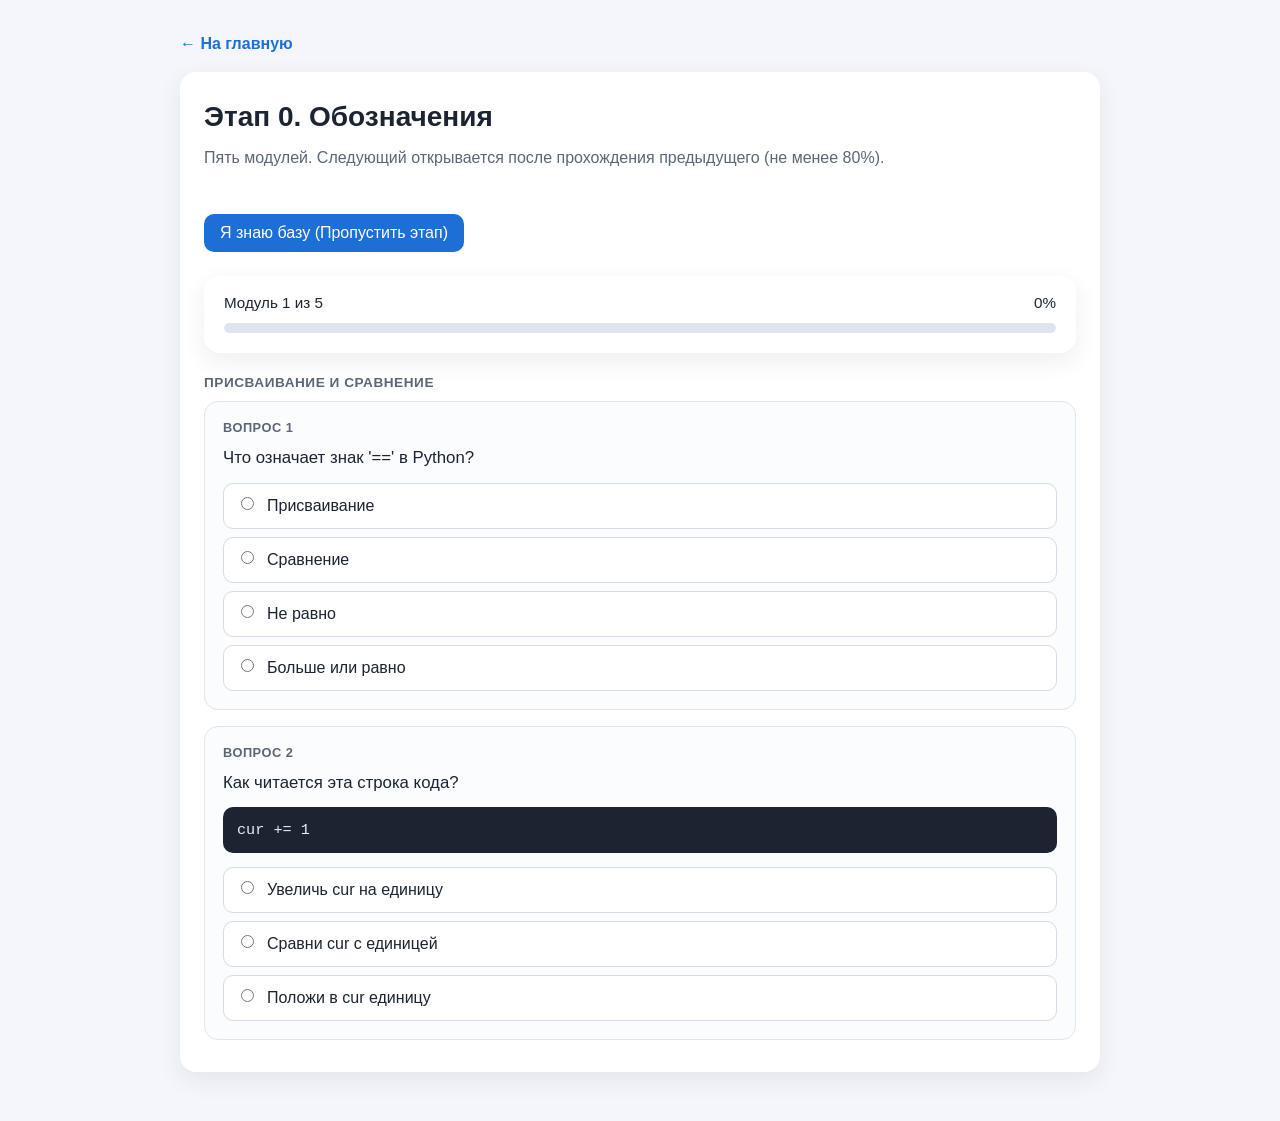
==== stage0.html @ 192f65c5 "Добавлен этап 0 «Обозначения» и тест на пропуск этапа Этап 0: 5 модулей (49 вопросов) и Placement Te" ====
<!DOCTYPE html>
<html lang="ru">
<head>
  <meta charset="UTF-8">
  <meta name="viewport" content="width=device-width, initial-scale=1.0">
  <title>Этап 0 — Обозначения</title>
  <link rel="stylesheet" href="css/style.css">
  <link rel="stylesheet" href="css/stage.css">
</head>
<body>
  <main class="page">
    <a class="back-link" href="index.html">← На главную</a>
    <article class="stage-page">
      <h1>Этап 0. Обозначения</h1>
      <p class="lead">Пять модулей. Следующий открывается после прохождения предыдущего (не менее 80%).</p>
      <div class="skip-actions">
        <button type="button" class="btn" id="open-placement">Я знаю базу (Пропустить этап)</button>
      </div>
      <section class="quiz-progress progress-panel" aria-label="Прогресс модулей">
        <div class="progress-meta">
          <span id="module-label">Модуль 1 из 5</span>
          <span id="answered-percent">0%</span>
        </div>
        <div class="progress-bar" role="progressbar" aria-valuemin="0" aria-valuemax="100" aria-valuenow="0" id="answered-bar">
          <div class="progress-bar-fill" id="answered-bar-fill" style="width:0%"></div>
        </div>
      </section>
      <h2 class="anim-heading" id="module-title">Загрузка…</h2>
      <div id="questions" class="questions"></div>
      <div id="module-actions" class="quiz-actions"></div>
      <p id="module-status" class="quiz-status" hidden></p>
    </article>
  </main>
  <div class="modal-overlay" id="placement-modal" hidden>
    <div class="modal" role="dialog" aria-modal="true" aria-labelledby="placement-title">
      <div class="modal-head">
        <h2 class="modal-title" id="placement-title">Проверка базы</h2>
        <button type="button" class="modal-close" id="close-placement" aria-label="Закрыть">×</button>
      </div>
      <p class="modal-intro">Ответьте на 10 вопросов. Чтобы пропустить этап, нужно не менее 90% правильных ответов.</p>
      <div class="questions" id="placement-questions"></div>
      <div class="quiz-actions" id="placement-actions">
        <button type="button" class="btn" id="check-placement">Проверить</button>
      </div>
      <p class="quiz-status" id="placement-status" hidden></p>
    </div>
  </div>
  <script src="js/app.js"></script>
  <script src="js/stage0.js"></script>
</body>
</html>
---- css/style.css ----
:root {
  --bg: #f4f6fb;
  --card: #ffffff;
  --text: #1b2430;
  --muted: #5b6775;
  --completed: #1f9d55;
  --completed-bg: #e7f8ee;
  --available: #1d6fd8;
  --available-bg: #e8f1fc;
  --locked: #8a93a0;
  --locked-bg: #eceef1;
  --shadow: 0 8px 24px rgba(27, 36, 48, 0.08);
}

* {
  box-sizing: border-box;
}

[hidden] {
  display: none !important;
}

body {
  margin: 0;
  font-family: "Segoe UI", Tahoma, Geneva, Verdana, sans-serif;
  background: var(--bg);
  color: var(--text);
  line-height: 1.5;
}

.page {
  max-width: 960px;
  margin: 0 auto;
  padding: 32px 20px 48px;
}

h1 {
  margin: 0 0 8px;
  font-size: 1.75rem;
}

.lead {
  margin: 0 0 24px;
  color: var(--muted);
}

.progress-panel {
  background: var(--card);
  border-radius: 16px;
  padding: 16px 20px 20px;
  box-shadow: var(--shadow);
  margin-bottom: 28px;
}

.progress-meta {
  display: flex;
  justify-content: space-between;
  gap: 12px;
  margin-bottom: 10px;
  font-size: 0.95rem;
}

.progress-bar {
  height: 10px;
  background: #dfe5ee;
  border-radius: 999px;
  overflow: hidden;
}

.progress-bar-fill {
  height: 100%;
  background: var(--completed);
  border-radius: inherit;
}

.stages-grid {
  display: grid;
  grid-template-columns: repeat(3, 1fr);
  gap: 16px;
}

@media (max-width: 720px) {
  .stages-grid {
    grid-template-columns: repeat(2, 1fr);
  }
}

@media (max-width: 480px) {
  .stages-grid {
    grid-template-columns: 1fr;
  }
}

.stage-card {
  display: flex;
  flex-direction: column;
  gap: 8px;
  min-height: 150px;
  padding: 18px;
  border-radius: 16px;
  background: var(--card);
  box-shadow: var(--shadow);
  text-decoration: none;
  color: inherit;
  border: 2px solid transparent;
}

.stage-card h2 {
  margin: 0;
  font-size: 1.15rem;
  flex: 1;
}

.stage-number,
.stage-status {
  font-size: 0.85rem;
  font-weight: 600;
  text-transform: uppercase;
  letter-spacing: 0.03em;
}

.stage-card.status-completed {
  border-color: var(--completed);
  background: var(--completed-bg);
}

.stage-card.status-completed .stage-status,
.stage-card.status-completed .stage-number {
  color: var(--completed);
}

.stage-card.status-available {
  border-color: var(--available);
  background: var(--available-bg);
}

.stage-card.status-available .stage-status,
.stage-card.status-available .stage-number {
  color: var(--available);
}

.stage-card.status-locked {
  border-color: var(--locked);
  background: var(--locked-bg);
  color: var(--locked);
  cursor: not-allowed;
  opacity: 0.9;
}

.stage-card.status-locked .stage-status,
.stage-card.status-locked .stage-number {
  color: var(--locked);
}

.back-link {
  display: inline-block;
  margin-bottom: 16px;
  color: var(--available);
  text-decoration: none;
  font-weight: 600;
}

.back-link:hover {
  text-decoration: underline;
}

.stage-page {
  background: var(--card);
  border-radius: 16px;
  padding: 24px;
  box-shadow: var(--shadow);
}

.btn {
  display: inline-block;
  margin-top: 20px;
  padding: 10px 16px;
  border: 0;
  border-radius: 10px;
  background: var(--available);
  color: #fff;
  font-size: 1rem;
  cursor: pointer;
}

.btn:hover {
  filter: brightness(0.95);
}

.dev-banner {
  margin-bottom: 20px;
  padding: 12px 16px;
  border: 2px solid #c0392b;
  border-radius: 10px;
  background: #c0392b;
  color: #fff;
  font-weight: 700;
  letter-spacing: 0.02em;
}

.home-footer {
  margin-top: 32px;
  padding-top: 16px;
  border-top: 1px solid #e3e8f0;
  text-align: right;
}

.btn-reset {
  padding: 8px 14px;
  border: 1px solid #d5dce6;
  border-radius: 10px;
  background: transparent;
  color: var(--muted);
  font-size: 0.9rem;
  cursor: pointer;
}

.btn-reset:hover {
  border-color: #d64545;
  color: #d64545;
  background: #fdecec;
}
---- css/stage.css ----
.quiz-progress {
  margin: 0 0 20px;
}

.quiz-progress .progress-meta {
  margin-bottom: 8px;
}

.questions {
  display: flex;
  flex-direction: column;
  gap: 16px;
}

.question-card {
  border: 1px solid #dfe5ee;
  border-radius: 14px;
  padding: 16px 18px 18px;
  background: #fbfcfe;
}

.question-card.is-answered {
  border-color: #b9d3f5;
  background: #f3f8ff;
}

.question-meta {
  margin: 0 0 8px;
  font-size: 0.8rem;
  font-weight: 700;
  letter-spacing: 0.04em;
  text-transform: uppercase;
  color: var(--muted);
}

.question-prompt {
  margin: 0 0 12px;
  font-size: 1.05rem;
}

.code-block {
  margin: 0 0 14px;
  padding: 12px 14px;
  border-radius: 10px;
  background: #1b2430;
  color: #e8eef7;
  overflow-x: auto;
  font-family: Consolas, "Courier New", monospace;
  font-size: 0.95rem;
  line-height: 1.45;
}

.options {
  display: flex;
  flex-direction: column;
  gap: 8px;
}

.option {
  display: flex;
  align-items: flex-start;
  gap: 10px;
  margin: 0;
  padding: 10px 12px;
  border: 1px solid #d5dce6;
  border-radius: 10px;
  background: #fff;
  cursor: pointer;
}

.option:hover {
  border-color: var(--available);
}

.option input {
  margin-top: 3px;
}

.option.is-selected {
  border-color: var(--available);
  background: var(--available-bg);
}

.option.is-correct {
  border-color: var(--completed);
  background: var(--completed-bg);
}

.option.is-incorrect {
  border-color: #d64545;
  background: #fdecec;
}

.question-card.is-correct {
  border-color: var(--completed);
}

.question-card.is-incorrect {
  border-color: #e0a3a3;
}

.question-card.is-locked {
  background: #fdfdff;
}

.question-card.is-locked .option,
.question-card.is-locked select {
  cursor: default;
}

.question-card.is-locked .option:not(.is-correct):not(.is-incorrect) {
  opacity: 0.65;
}

.matching {
  display: grid;
  grid-template-columns: minmax(140px, 0.9fr) minmax(180px, 1.2fr);
  gap: 10px 12px;
  align-items: center;
}

.matching-left {
  padding: 10px 12px;
  border-radius: 10px;
  background: #eef3f9;
  font-family: Consolas, "Courier New", monospace;
  font-weight: 600;
}

.matching select {
  width: 100%;
  padding: 10px 12px;
  border: 1px solid #d5dce6;
  border-radius: 10px;
  background: #fff;
  font: inherit;
}

.matching select.is-filled {
  border-color: var(--available);
  background: var(--available-bg);
}

.matching select.is-correct {
  border-color: var(--completed);
  background: var(--completed-bg);
}

.matching select.is-incorrect {
  border-color: #d64545;
  background: #fdecec;
}

.question-feedback {
  margin: 14px 0 0;
  padding: 12px 14px 12px 40px;
  border-radius: 12px;
  border-left: 4px solid var(--available);
  background: var(--available-bg);
  position: relative;
}

.question-feedback::before {
  content: "💬";
  position: absolute;
  left: 12px;
  top: 11px;
  font-size: 1rem;
}

.question-feedback.is-correct {
  border-left-color: var(--completed);
  background: var(--completed-bg);
}

.question-feedback.is-correct::before {
  content: "✅";
}

.question-feedback.is-incorrect {
  border-left-color: #d64545;
  background: #fdecec;
}

.question-feedback.is-incorrect::before {
  content: "🤔";
}

.feedback-title {
  margin: 0 0 4px;
  font-weight: 700;
}

.question-feedback.is-correct .feedback-title {
  color: var(--completed);
}

.question-feedback.is-incorrect .feedback-title {
  color: #b53434;
}

.feedback-text {
  margin: 0;
  color: var(--text);
}

.quiz-actions {
  display: flex;
  flex-wrap: wrap;
  gap: 12px;
  margin-top: 8px;
}

.quiz-status {
  margin: 16px 0 0;
  padding: 12px 14px;
  border-radius: 10px;
  font-weight: 600;
}

.quiz-status.is-pass {
  background: var(--completed-bg);
  color: var(--completed);
}

.quiz-status.is-fail {
  background: #fdecec;
  color: #c0392b;
}

.quiz-status.is-error {
  background: #fff4e5;
  color: #9a6700;
}

.btn-secondary {
  background: var(--locked);
  margin-left: 8px;
}

/* ---- Этап 0. Обозначения ---- */

.skip-actions {
  margin: 16px 0 24px;
}

.modal-overlay {
  position: fixed;
  inset: 0;
  z-index: 100;
  display: flex;
  align-items: flex-start;
  justify-content: center;
  padding: 24px 16px;
  background: rgba(15, 23, 32, 0.55);
  overflow-y: auto;
}

.modal {
  width: 100%;
  max-width: 720px;
  margin: auto;
  padding: 22px;
  border-radius: 16px;
  background: #fff;
  box-shadow: 0 18px 50px rgba(15, 23, 32, 0.3);
}

.modal-head {
  display: flex;
  align-items: flex-start;
  justify-content: space-between;
  gap: 12px;
}

.modal-title {
  margin: 0;
  font-size: 1.3rem;
}

.modal-close {
  border: none;
  background: transparent;
  font-size: 1.6rem;
  line-height: 1;
  cursor: pointer;
  color: var(--muted);
}

.modal-close:hover {
  color: var(--text);
}

.modal-intro {
  margin: 8px 0 18px;
  color: var(--muted);
}

/* ---- Этап 2. Анимация ---- */

.anim-title {
  margin: 0 0 4px;
  font-size: 1.2rem;
}

.anim-layout {
  display: grid;
  grid-template-columns: minmax(0, 1.35fr) minmax(0, 1fr);
  gap: 20px;
  align-items: start;
}

.anim-heading {
  margin: 0 0 8px;
  font-size: 0.85rem;
  font-weight: 700;
  letter-spacing: 0.04em;
  text-transform: uppercase;
  color: var(--muted);
}

.anim-code {
  counter-reset: line;
  list-style: none;
  margin: 0;
  padding: 12px 0;
  border-radius: 12px;
  background: #1b2430;
  overflow-x: auto;
}

.code-line {
  counter-increment: line;
  display: flex;
  gap: 12px;
  padding: 1px 14px 1px 0;
  font-family: Consolas, "Courier New", monospace;
  font-size: 0.92rem;
  line-height: 1.55;
  color: #e8eef7;
  white-space: pre;
}

.code-line::before {
  content: counter(line);
  flex: 0 0 auto;
  width: 34px;
  padding-right: 10px;
  text-align: right;
  color: #64748b;
  user-select: none;
}

.code-line .line-text {
  flex: 1 1 auto;
}

.code-line.is-active {
  background: #fff3bf;
  color: #1b2430;
  border-left: 3px solid #e0a800;
}

.code-line.is-active::before {
  color: #8a6d00;
}

.anim-side {
  display: flex;
  flex-direction: column;
  gap: 20px;
}

.vars-table {
  width: 100%;
  border-collapse: collapse;
  font-size: 0.95rem;
}

.vars-table th,
.vars-table td {
  padding: 8px 10px;
  border: 1px solid #dfe5ee;
  text-align: left;
}

.vars-table th {
  background: #eef3f9;
  font-size: 0.8rem;
  text-transform: uppercase;
  letter-spacing: 0.03em;
  color: var(--muted);
}

.vars-table .var-name {
  font-family: Consolas, "Courier New", monospace;
  font-weight: 600;
  color: var(--available);
}

.vars-table .var-value {
  font-family: Consolas, "Courier New", monospace;
}

.anim-explanation-box {
  border-left: 4px solid var(--available);
  background: var(--available-bg);
  border-radius: 12px;
  padding: 12px 14px;
}

.anim-explanation-box .anim-heading {
  color: var(--available);
}

.anim-explanation {
  margin: 0;
}

.anim-actions {
  margin-top: 20px;
  display: flex;
  flex-wrap: wrap;
  gap: 10px;
}

.anim-actions .btn {
  margin-top: 0;
}

.anim-actions .btn:disabled {
  background: var(--locked-bg);
  color: var(--locked);
  cursor: not-allowed;
}

/* ---- Этап 3. Сборщик ---- */

.task-title {
  margin: 0 0 4px;
  font-size: 1.2rem;
}

.builder-help {
  margin: 0 0 16px;
  color: var(--muted);
  font-size: 0.95rem;
}

.sortable-list {
  list-style: none;
  margin: 0;
  padding: 0;
  display: flex;
  flex-direction: column;
  gap: 10px;
}

.sortable-list .block-item {
  margin: 0;
  padding: 12px 14px;
  border: 1px solid #d5dce6;
  border-radius: 12px;
  background: #fff;
  box-shadow: 0 2px 8px rgba(27, 36, 48, 0.06);
  cursor: grab;
}

.sortable-list .block-item:active {
  cursor: grabbing;
}

.sortable-list .block-item pre {
  margin: 0;
  overflow-x: auto;
  font-family: Consolas, "Courier New", monospace;
  font-size: 0.92rem;
  line-height: 1.45;
  white-space: pre;
}

.sortable-list .block-item code {
  font-family: inherit;
}

.sortable-list .block-item.correct {
  border-color: var(--completed);
  background: var(--completed-bg);
}

.sortable-list .block-item.wrong {
  border-color: #d64545;
  background: #fdecec;
}

.block-ghost {
  opacity: 0.45;
}

.block-chosen {
  box-shadow: 0 6px 18px rgba(29, 111, 216, 0.35);
}

.builder-actions {
  margin-top: 20px;
  display: flex;
  flex-wrap: wrap;
  gap: 10px;
}

.builder-actions .btn {
  margin-top: 0;
}

.builder-message {
  margin: 16px 0 0;
  padding: 12px 14px;
  border-radius: 10px;
  font-weight: 600;
}

.builder-message.is-ok {
  background: var(--completed-bg);
  color: var(--completed);
}

.builder-message.is-hint {
  background: var(--available-bg);
  color: var(--available);
}

/* ---- Этап 4. Отладчик ---- */

.field-label {
  display: block;
  margin: 0 0 6px;
  font-size: 0.85rem;
  font-weight: 700;
  letter-spacing: 0.04em;
  text-transform: uppercase;
  color: var(--muted);
}

#editor {
  width: 100%;
}

.CodeMirror {
  height: 300px;
  border: 1px solid #d5dce6;
  border-radius: 12px;
  font-family: Consolas, "Courier New", monospace;
  font-size: 0.92rem;
  line-height: 1.5;
}

.CodeMirror-focused {
  border-color: var(--available);
}

.editor-actions {
  margin: 16px 0 24px;
}

.editor-actions .btn {
  margin-top: 0;
}

.output-area {
  margin: 0 0 24px;
  padding: 12px 14px;
  border-radius: 12px;
  background: #1b2430;
  color: #e8eef7;
  overflow-x: auto;
  white-space: pre-wrap;
  word-break: break-word;
  font-family: Consolas, "Courier New", monospace;
  font-size: 0.92rem;
  line-height: 1.45;
  min-height: 60px;
}

.output-area.is-ok {
  background: var(--completed-bg);
  color: var(--completed);
  border: 1px solid var(--completed);
}

.output-area.is-fail {
  background: #fdecec;
  color: #b53434;
  border: 1px solid #d64545;
}

.output-area.is-error {
  background: #fdecec;
  color: #b53434;
  border: 1px solid #d64545;
}

.hint-actions {
  display: flex;
  flex-wrap: wrap;
  gap: 10px;
}

.hint-actions .btn {
  margin-top: 0;
  margin-left: 0;
}

.hint-area {
  margin: 16px 0 0;
  padding: 12px 14px;
  border-left: 4px solid var(--available);
  border-radius: 10px;
  background: var(--available-bg);
  color: var(--text);
}

/* ---- Этап 5. Самостоятельное написание ---- */

.reflection-block {
  margin: 24px 0 0;
  padding: 20px;
  border: 1px solid #dfe5ee;
  border-radius: 16px;
  background: var(--card);
  box-shadow: var(--shadow);
}

.reflection-title {
  margin: 0 0 4px;
  font-size: 1.2rem;
}

.reflection-intro {
  margin: 0 0 16px;
  color: var(--muted);
}

.reflection-questions {
  display: flex;
  flex-direction: column;
  gap: 14px;
}

.reflection-question {
  display: block;
  margin: 0 0 6px;
  font-weight: 600;
}

.reflection-input {
  width: 100%;
  padding: 10px 12px;
  border: 1px solid #d5dce6;
  border-radius: 10px;
  background: #fff;
  font: inherit;
  resize: vertical;
}

.reflection-input:focus {
  outline: none;
  border-color: var(--available);
}

.reflection-block .btn {
  margin-top: 18px;
}

@media (max-width: 720px) {
  .anim-layout {
    grid-template-columns: 1fr;
  }
}

@media (max-width: 640px) {
  .matching {
    grid-template-columns: 1fr;
  }
}
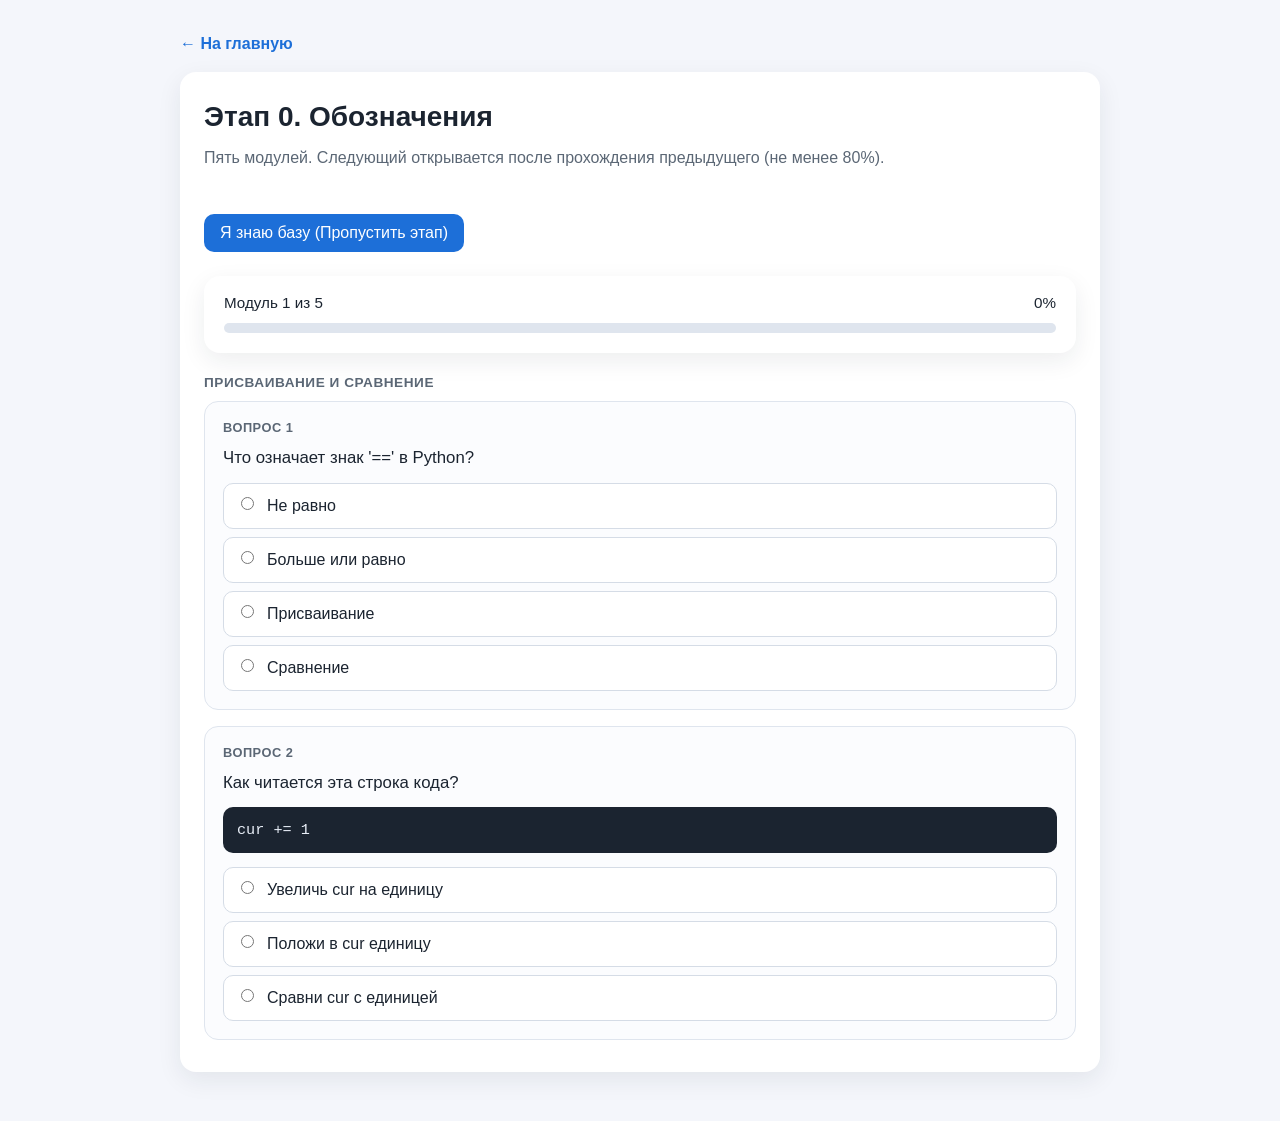
==== commit ee60c18a: "Сохранение прогресса, диагностика и починка этапов 1-5 - Хранилище прогресса v2: ответы, результаты," ====
--- a/stage0.html
+++ b/stage0.html
@@ -3,6 +3,7 @@
 <head>
   <meta charset="UTF-8">
   <meta name="viewport" content="width=device-width, initial-scale=1.0">
+  <link rel="icon" href="favicon.svg" type="image/svg+xml">
   <title>Этап 0 — Обозначения</title>
   <link rel="stylesheet" href="css/style.css">
   <link rel="stylesheet" href="css/stage.css">
@@ -45,7 +46,9 @@
       <p class="quiz-status" id="placement-status" hidden></p>
     </div>
   </div>
+  <script src="js/storage.js"></script>
   <script src="js/app.js"></script>
+  <script src="js/shared.js"></script>
   <script src="js/stage0.js"></script>
 </body>
 </html>
--- a/css/style.css
+++ b/css/style.css
@@ -73,6 +73,71 @@
   border-radius: inherit;
 }
 
+.diagnostics-panel {
+  background: var(--card);
+  border-radius: 16px;
+  padding: 16px 20px 20px;
+  box-shadow: var(--shadow);
+  margin-bottom: 28px;
+}
+
+.diagnostics-panel h2 {
+  margin: 0 0 12px;
+  font-size: 1.1rem;
+}
+
+.diagnostics-list {
+  margin: 0;
+  padding: 0;
+  list-style: none;
+  display: flex;
+  flex-direction: column;
+  gap: 8px;
+}
+
+.diagnostics-row {
+  display: flex;
+  justify-content: space-between;
+  align-items: baseline;
+  gap: 12px;
+  font-size: 0.95rem;
+}
+
+.diagnostics-label {
+  font-weight: 600;
+}
+
+.diagnostics-meta {
+  color: var(--muted);
+  text-align: right;
+}
+
+.diagnostics-subtitle {
+  margin: 16px 0 8px;
+  font-size: 0.85rem;
+  font-weight: 600;
+  text-transform: uppercase;
+  letter-spacing: 0.03em;
+  color: var(--muted);
+}
+
+.diagnostics-reflection {
+  margin: 16px 0 0;
+  color: var(--muted);
+}
+
+@media (max-width: 640px) {
+  .diagnostics-row {
+    flex-direction: column;
+    align-items: flex-start;
+    gap: 2px;
+  }
+
+  .diagnostics-meta {
+    text-align: left;
+  }
+}
+
 .stages-grid {
   display: grid;
   grid-template-columns: repeat(3, 1fr);
--- a/css/stage.css
+++ b/css/stage.css
@@ -447,16 +447,56 @@
   font-size: 0.95rem;
 }
 
+.builder-zones {
+  display: grid;
+  grid-template-columns: minmax(0, 1fr) minmax(0, 1fr);
+  gap: 16px;
+  align-items: start;
+}
+
+.builder-zone-title {
+  margin: 0 0 8px;
+  font-size: 0.85rem;
+  font-weight: 700;
+  letter-spacing: 0.04em;
+  text-transform: uppercase;
+  color: var(--muted);
+}
+
+/* Зоны всегда видимы как цель для перетаскивания, даже пустые. */
 .sortable-list {
   list-style: none;
   margin: 0;
-  padding: 0;
+  min-height: 96px;
+  padding: 10px;
   display: flex;
   flex-direction: column;
   gap: 10px;
+  border: 1px dashed #cfd8e3;
+  border-radius: 14px;
+  background: #f7f9fc;
+}
+
+.program-list {
+  border-style: solid;
+  border-color: #b9d3f5;
+  background: var(--available-bg);
+  counter-reset: step;
+}
+
+.sortable-list:empty::after {
+  content: "Перетащите блоки сюда";
+  padding: 6px 4px;
+  color: var(--muted);
+  font-size: 0.85rem;
+  text-align: center;
+  pointer-events: none;
 }
 
 .sortable-list .block-item {
+  display: flex;
+  align-items: flex-start;
+  gap: 10px;
   margin: 0;
   padding: 12px 14px;
   border: 1px solid #d5dce6;
@@ -470,7 +510,29 @@
   cursor: grabbing;
 }
 
+/* Программа читается как последовательность: у каждого блока свой номер. */
+.program-list .block-item {
+  counter-increment: step;
+}
+
+.program-list .block-item::before {
+  content: counter(step);
+  flex: 0 0 auto;
+  display: flex;
+  align-items: center;
+  justify-content: center;
+  width: 22px;
+  height: 22px;
+  border-radius: 50%;
+  background: var(--available);
+  color: #fff;
+  font-size: 0.78rem;
+  font-weight: 700;
+}
+
 .sortable-list .block-item pre {
+  flex: 1 1 auto;
+  min-width: 0;
   margin: 0;
   overflow-x: auto;
   font-family: Consolas, "Courier New", monospace;
@@ -481,6 +543,23 @@
 
 .sortable-list .block-item code {
   font-family: inherit;
+}
+
+.block-btn {
+  flex: 0 0 auto;
+  padding: 6px 10px;
+  border: 1px solid #d5dce6;
+  border-radius: 8px;
+  background: #fff;
+  color: var(--available);
+  font-size: 0.85rem;
+  white-space: nowrap;
+  cursor: pointer;
+}
+
+.block-btn:hover {
+  border-color: var(--available);
+  background: var(--available-bg);
 }
 
 .sortable-list .block-item.correct {
@@ -671,6 +750,17 @@
   margin-top: 18px;
 }
 
+/* Плашка восстановленного черновика — в духе .builder-message.is-hint. */
+.draft-note {
+  margin: 0 0 10px;
+  padding: 10px 12px;
+  border-left: 4px solid var(--available);
+  border-radius: 10px;
+  background: var(--available-bg);
+  color: var(--available);
+  font-weight: 600;
+}
+
 @media (max-width: 720px) {
   .anim-layout {
     grid-template-columns: 1fr;
@@ -681,4 +771,8 @@
   .matching {
     grid-template-columns: 1fr;
   }
-}
+
+  .builder-zones {
+    grid-template-columns: 1fr;
+  }
+}
